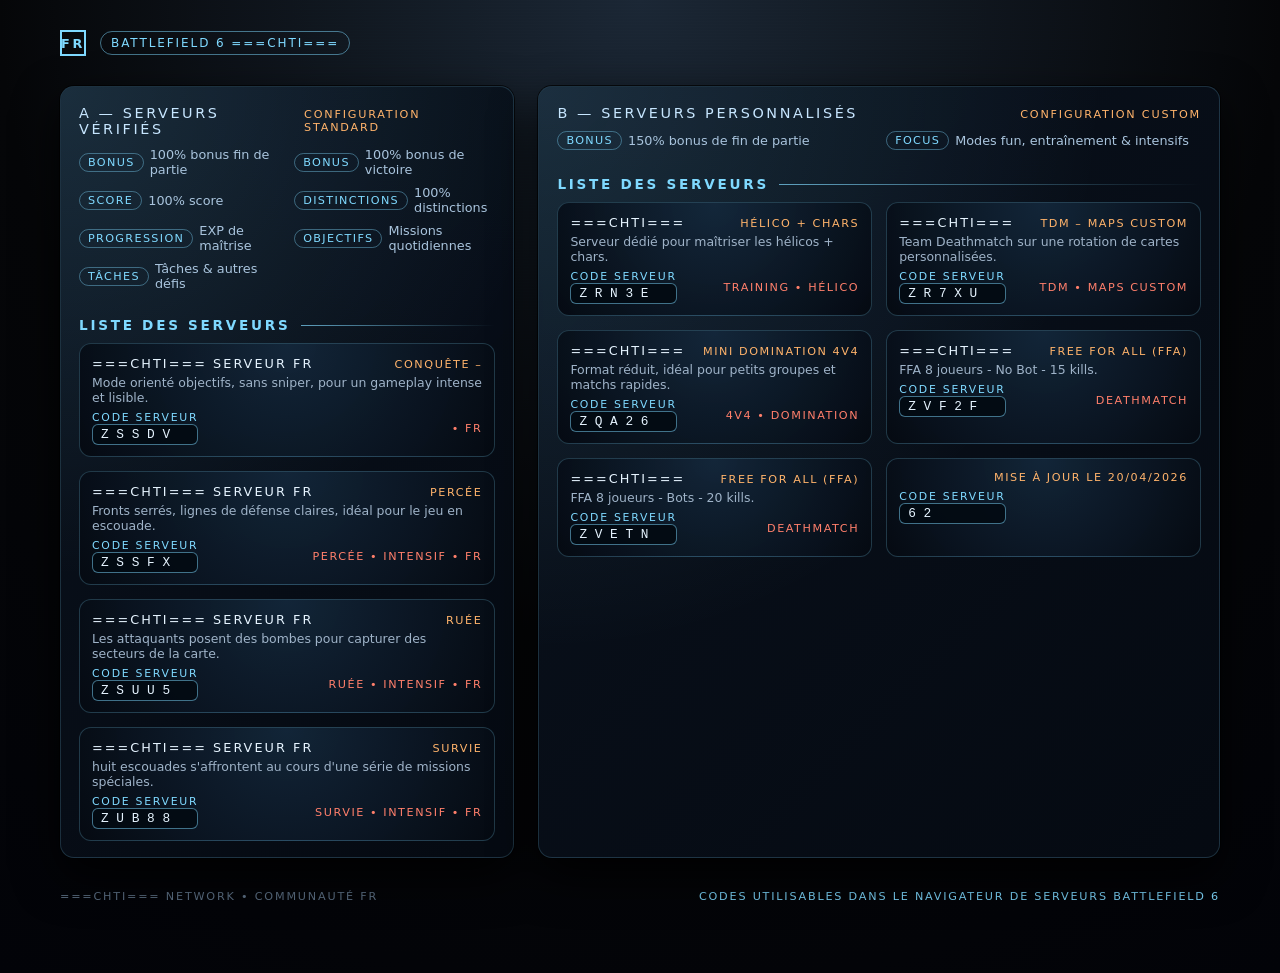
==== index.html @ 9d960e1d "Add files via upload" ====
<!DOCTYPE html>
<html lang="fr">
<head>
    <meta charset="UTF-8">
    <title>===CHTI=== | Serveurs Battlefield 6</title>
    <meta name="viewport" content="width=device-width, initial-scale=1.0">
    <style>
        /* Reset rapide */
        * {
            margin: 0;
            padding: 0;
            box-sizing: border-box;
        }

        body {
            font-family: system-ui, -apple-system, BlinkMacSystemFont, "Segoe UI", sans-serif;
            background: radial-gradient(circle at top, #1b2735 0, #050608 55%, #020308 100%);
            color: #e6f1ff;
            min-height: 100vh;
            display: flex;
            flex-direction: column;
        }

        /* Effet scanline léger */
        body::before {
            content: "";
            position: fixed;
            inset: 0;
            pointer-events: none;
            background: repeating-linear-gradient(
                to bottom,
                rgba(255, 255, 255, 0.03),
                rgba(255, 255, 255, 0.03) 1px,
                transparent 1px,
                transparent 3px
            );
            mix-blend-mode: soft-light;
            opacity: 0.35;
            z-index: 1;
        }

        .page {
            position: relative;
            z-index: 2;
            max-width: 1200px;
            margin: 30px auto;
            padding: 0 20px 40px;
        }

        header {
            display: flex;
            flex-direction: column;
            gap: 10px;
            margin-bottom: 30px;
        }

        .logo-line {
            display: flex;
            align-items: center;
            gap: 14px;
            letter-spacing: 0.18em;
            text-transform: uppercase;
            font-size: 0.9rem;
            color: #7fd9ff;
        }

        .logo-square {
            width: 26px;
            height: 26px;
            border: 2px solid #7fd9ff;
            display: flex;
            align-items: center;
            justify-content: center;
            font-weight: 700;
            font-size: 0.8rem;
        }

        .title-main {
            display: flex;
            flex-wrap: wrap;
            align-items: baseline;
            gap: 14px;
        }

        .title-main h1 {
            font-size: 2.4rem;
            text-transform: uppercase;
            letter-spacing: 0.22em;
            font-weight: 700;
        }

        .title-tag {
            padding: 4px 10px;
            border-radius: 999px;
            border: 1px solid rgba(127, 217, 255, 0.5);
            color: #7fd9ff;
            font-size: 0.75rem;
            text-transform: uppercase;
            letter-spacing: 0.16em;
        }

        .subtitle {
            font-size: 0.95rem;
            color: #9fb3c8;
            max-width: 620px;
        }

        .grid {
            display: grid;
            grid-template-columns: minmax(0, 2fr) minmax(0, 3fr);
            gap: 24px;
        }

        @media (max-width: 900px) {
            .grid {
                grid-template-columns: 1fr;
            }
        }

        /* Bloc infos bonus */
        .panel {
            background: linear-gradient(135deg, rgba(10, 18, 30, 0.95), rgba(5, 10, 18, 0.98));
            border-radius: 14px;
            border: 1px solid rgba(127, 217, 255, 0.18);
            box-shadow:
                0 0 0 1px rgba(0, 0, 0, 0.7),
                0 18px 45px rgba(0, 0, 0, 0.85);
            padding: 18px 18px 16px;
            position: relative;
            overflow: hidden;
        }

        .panel::before {
            content: "";
            position: absolute;
            inset: 0;
            background: radial-gradient(circle at top left, rgba(127, 217, 255, 0.16), transparent 55%);
            opacity: 0.9;
            pointer-events: none;
        }

        .panel-header {
            display: flex;
            justify-content: space-between;
            align-items: baseline;
            margin-bottom: 10px;
            position: relative;
            z-index: 1;
        }

        .panel-title {
            font-size: 0.9rem;
            text-transform: uppercase;
            letter-spacing: 0.18em;
            color: #c7e6ff;
        }

        .panel-tag {
            font-size: 0.7rem;
            text-transform: uppercase;
            letter-spacing: 0.16em;
            color: #ffb36b;
        }

        .bonus-list {
            list-style: none;
            display: grid;
            grid-template-columns: repeat(auto-fit, minmax(180px, 1fr));
            gap: 8px 14px;
            margin-top: 6px;
            position: relative;
            z-index: 1;
        }

        .bonus-item {
            font-size: 0.8rem;
            color: #a9c4dd;
            display: flex;
            align-items: center;
            gap: 6px;
        }

        .bonus-pill {
            font-size: 0.7rem;
            padding: 2px 8px;
            border-radius: 999px;
            border: 1px solid rgba(127, 217, 255, 0.4);
            color: #7fd9ff;
            text-transform: uppercase;
            letter-spacing: 0.12em;
        }

        /* Liste serveurs */
        .section-title {
            margin: 26px 0 10px;
            font-size: 0.85rem;
            text-transform: uppercase;
            letter-spacing: 0.2em;
            color: #7fd9ff;
            display: flex;
            align-items: center;
            gap: 10px;
        }

        .section-title span {
            height: 1px;
            flex: 1;
            background: linear-gradient(to right, rgba(127, 217, 255, 0.7), transparent);
        }

        .server-list {
            display: grid;
            grid-template-columns: repeat(auto-fit, minmax(260px, 1fr));
            gap: 14px;
        }

        .server-card {
            position: relative;
            background: radial-gradient(circle at top, rgba(20, 40, 60, 0.9), rgba(5, 10, 18, 0.98));
            border-radius: 12px;
            border: 1px solid rgba(127, 217, 255, 0.22);
            padding: 12px 12px 11px;
            overflow: hidden;
            cursor: default;
            transition: transform 0.18s ease-out, box-shadow 0.18s ease-out, border-color 0.18s ease-out;
        }

        .server-card::before {
            content: "";
            position: absolute;
            inset: 0;
            background: linear-gradient(135deg, rgba(127, 217, 255, 0.18), transparent 55%);
            opacity: 0;
            transition: opacity 0.2s ease-out;
            pointer-events: none;
        }

        .server-card:hover {
            transform: translateY(-3px);
            box-shadow: 0 16px 40px rgba(0, 0, 0, 0.9);
            border-color: rgba(127, 217, 255, 0.6);
        }

        .server-card:hover::before {
            opacity: 1;
        }

        .server-topline {
            display: flex;
            justify-content: space-between;
            align-items: baseline;
            gap: 8px;
            margin-bottom: 4px;
        }

        .server-name {
            font-size: 0.8rem;
            text-transform: uppercase;
            letter-spacing: 0.16em;
            color: #e6f4ff;
        }

        .server-mode {
            font-size: 0.7rem;
            text-transform: uppercase;
            letter-spacing: 0.14em;
            color: #ffb36b;
            white-space: nowrap;
        }

        .server-sub {
            font-size: 0.78rem;
            color: #9fb3c8;
            margin-bottom: 6px;
        }

        .server-meta {
            display: flex;
            justify-content: space-between;
            align-items: center;
            gap: 8px;
            font-size: 0.72rem;
            color: #a9c4dd;
        }

        .server-code-label {
            text-transform: uppercase;
            letter-spacing: 0.16em;
            font-size: 0.68rem;
            color: #7fd9ff;
        }

        .server-code {
            font-family: "Consolas", "SF Mono", ui-monospace, monospace;
            font-size: 0.8rem;
            padding: 2px 8px;
            border-radius: 6px;
            border: 1px solid rgba(127, 217, 255, 0.5);
            background: rgba(3, 10, 18, 0.9);
            color: #e6f4ff;
        }

        .server-tagline {
            font-size: 0.7rem;
            text-transform: uppercase;
            letter-spacing: 0.14em;
            color: #ff7f6b;
        }

        footer {
            margin-top: 32px;
            font-size: 0.7rem;
            text-transform: uppercase;
            letter-spacing: 0.16em;
            color: #5f7388;
            display: flex;
            justify-content: space-between;
            gap: 10px;
            flex-wrap: wrap;
        }

        .footer-accent {
            color: #7fd9ff;
        }
    </style>
</head>
<body>
<div class="page">
    <header>
        <div class="logo-line">
        <div class="logo-square">FR</div>
        <div class="title-main">
        <div class="title-tag">Battlefield 6            ===CHTI=== </div>
        </div>
    </header>

    <div class="grid">
        <!-- Bloc A : Serveurs vérifiés -->
        <section class="panel">
            <div class="panel-header">
                <div class="panel-title">A — Serveurs vérifiés</div>
                <div class="panel-tag">Configuration standard</div>
            </div>
            <ul class="bonus-list">
                <li class="bonus-item">
                    <span class="bonus-pill">Bonus</span>
                    <span>100% bonus fin de partie</span>
                </li>
                <li class="bonus-item">
                    <span class="bonus-pill">Bonus</span>
                    <span>100% bonus de victoire</span>
                </li>
                <li class="bonus-item">
                    <span class="bonus-pill">Score</span>
                    <span>100% score</span>
                </li>
                <li class="bonus-item">
                    <span class="bonus-pill">Distinctions</span>
                    <span>100% distinctions</span>
                </li>
                <li class="bonus-item">
                    <span class="bonus-pill">Progression</span>
                    <span>EXP de maîtrise</span>
                </li>
                <li class="bonus-item">
                    <span class="bonus-pill">Objectifs</span>
                    <span>Missions quotidiennes</span>
                </li>
                <li class="bonus-item">
                    <span class="bonus-pill">Tâches</span>
                    <span>Tâches & autres défis</span>
                </li>
            </ul>

            <h2 class="section-title">
                <div>Liste des serveurs</div>
                <span></span>
            </h2>

            <div class="server-list">
                <!-- Serveur 1 -->
                <article class="server-card">
                    <div class="server-topline">
                        <div class="server-name">===CHTI=== Serveur FR</div>
                        <div class="server-mode">Conquête – </div>
                    </div>
                    <div class="server-sub">Mode orienté objectifs, sans sniper, pour un gameplay intense et lisible.</div>
                    <div class="server-meta">
                        <div>
                            <div class="server-code-label">Code serveur</div>
                            <div class="server-code">Z S S D V</div>
                        </div>
                        <div class="server-tagline">• FR</div>
                    </div>
                </article>

                <!-- Serveur 2 -->
                <article class="server-card">
                    <div class="server-topline">
                        <div class="server-name">===CHTI=== Serveur FR</div>
                        <div class="server-mode">Percée</div>
                    </div>
                    <div class="server-sub">Fronts serrés, lignes de défense claires, idéal pour le jeu en escouade.</div>
                    <div class="server-meta">
                        <div>
                            <div class="server-code-label">Code serveur</div>
                            <div class="server-code">Z S S F X</div>
                        </div>
                        <div class="server-tagline">Percée • Intensif • FR</div>
                    </div>
                </article>
                
                <!-- Serveur 3 -->
                <article class="server-card">
                    <div class="server-topline">
                        <div class="server-name">===CHTI=== Serveur FR</div>
                        <div class="server-mode">Ruée</div>
                    </div>
                    <div class="server-sub">Les attaquants posent des bombes pour capturer des secteurs de la carte.</div>
                    <div class="server-meta">
                        <div>
                            <div class="server-code-label">Code serveur</div>
                            <div class="server-code">Z S U U 5</div>
                        </div>
                        <div class="server-tagline">Ruée • Intensif • FR</div>
                    </div>
                </article>
                
                <!-- Serveur 4 -->
                <article class="server-card">
                    <div class="server-topline">
                        <div class="server-name">===CHTI=== Serveur FR</div>
                        <div class="server-mode">SURVIE</div>
                    </div>
                    <div class="server-sub">huit escouades s'affrontent au cours d'une série de missions spéciales.</div>
                    <div class="server-meta">
                        <div>
                            <div class="server-code-label">Code serveur</div>
                            <div class="server-code">Z U B 8 8</div>
                        </div>
                        <div class="server-tagline">Survie • Intensif • FR</div>
                    </div>
                </article>
 
        </section>

        <!-- Bloc B : Serveurs personnalisés -->
        <section class="panel">
            <div class="panel-header">
                <div class="panel-title">B — Serveurs personnalisés</div>
                <div class="panel-tag">Configuration custom</div>
            </div>
            <ul class="bonus-list">
                <li class="bonus-item">
                    <span class="bonus-pill">Bonus</span>
                    <span>150% bonus de fin de partie</span>
                </li>
                <li class="bonus-item">
                    <span class="bonus-pill">Focus</span>
                    <span>Modes fun, entraînement & intensifs</span>
                </li>
            </ul>

            <h2 class="section-title">
                <div>Liste des serveurs</div>
                <span></span>
            </h2>

            <div class="server-list">
                <!-- Serveur B1 -->
                <article class="server-card">
                    <div class="server-topline">
                        <div class="server-name">===CHTI===</div>
                        <div class="server-mode"> Hélico + Chars</div>
                    </div>
                    <div class="server-sub">Serveur dédié pour maîtriser les hélicos + chars.</div>
                    <div class="server-meta">
                        <div>
                            <div class="server-code-label">Code serveur</div>
                            <div class="server-code">Z R N 3 E</div>
                        </div>
                        <div class="server-tagline">Training • Hélico</div>
                    </div>
                </article>

                <!-- Serveur B2 -->
                <article class="server-card">
                    <div class="server-topline">
                        <div class="server-name">===CHTI===</div>
                        <div class="server-mode">TDM – Maps custom</div>
                    </div>
                    <div class="server-sub">Team Deathmatch sur une rotation de cartes personnalisées.</div>
                    <div class="server-meta">
                        <div>
                            <div class="server-code-label">Code serveur</div>
                            <div class="server-code">Z R 7 X U</div>
                        </div>
                        <div class="server-tagline">TDM • Maps custom</div>
                    </div>
                </article>

                <!-- Serveur B3 -->
                <article class="server-card">
                    <div class="server-topline">
                        <div class="server-name">===CHTI===</div>
                        <div class="server-mode">Mini Domination 4v4</div>
                    </div>
                    <div class="server-sub">Format réduit, idéal pour petits groupes et matchs rapides.</div>
                    <div class="server-meta">
                        <div>
                            <div class="server-code-label">Code serveur</div>
                            <div class="server-code">Z Q A 2 6</div>
                        </div>
                        <div class="server-tagline">4v4 • Domination</div>
                    </div>
                </article>
                
                
                <!-- Serveur B3 -->
                <article class="server-card">
                    <div class="server-topline">
                        <div class="server-name">===CHTI===</div>
                        <div class="server-mode">Free For All (FFA) </div>
                    </div>
                    <div class="server-sub">FFA 8 joueurs - No Bot - 15 kills.</div>
                    <div class="server-meta">
                        <div>
                            <div class="server-code-label">Code serveur</div>
                            <div class="server-code">Z V F 2 F</div>
                        </div>
                        <div class="server-tagline">Deathmatch</div>
                    </div>
                </article>
                
                <!-- Serveur B4 -->
                <article class="server-card">
                    <div class="server-topline">
                        <div class="server-name">===CHTI===</div>
                        <div class="server-mode">Free For All (FFA) </div>
                    </div>
                    <div class="server-sub">FFA 8 joueurs - Bots - 20 kills.</div>
                    <div class="server-meta">
                        <div>
                            <div class="server-code-label">Code serveur</div>
                            <div class="server-code">Z V E T N</div>
                        </div>
                        <div class="server-tagline">Deathmatch</div>
                    </div>
                </article>
                
                <!-- Information -->
                <article class="server-card">
                    <div class="server-topline">
                        <div class="server-name"></div>
                        <div class="server-mode">Mise à jour le 20/04/2026</div>
                    </div>
                    <div class="server-sub"></div>
                    <div class="server-meta">
                        <div>
                            <div class="server-code-label">Code serveur</div>
                            <div class="server-code">   6 2</div>
                        </div>
                        <div class="server-tagline"></div>
                    </div>
                </article>
            </div>
        </section>
    </div>

    <footer>
        <div>===CHTI=== NETWORK • Communauté FR</div>
        <div class="footer-accent">Codes utilisables dans le navigateur de serveurs Battlefield 6</div>
    </footer>
</div>
</body>
</html>
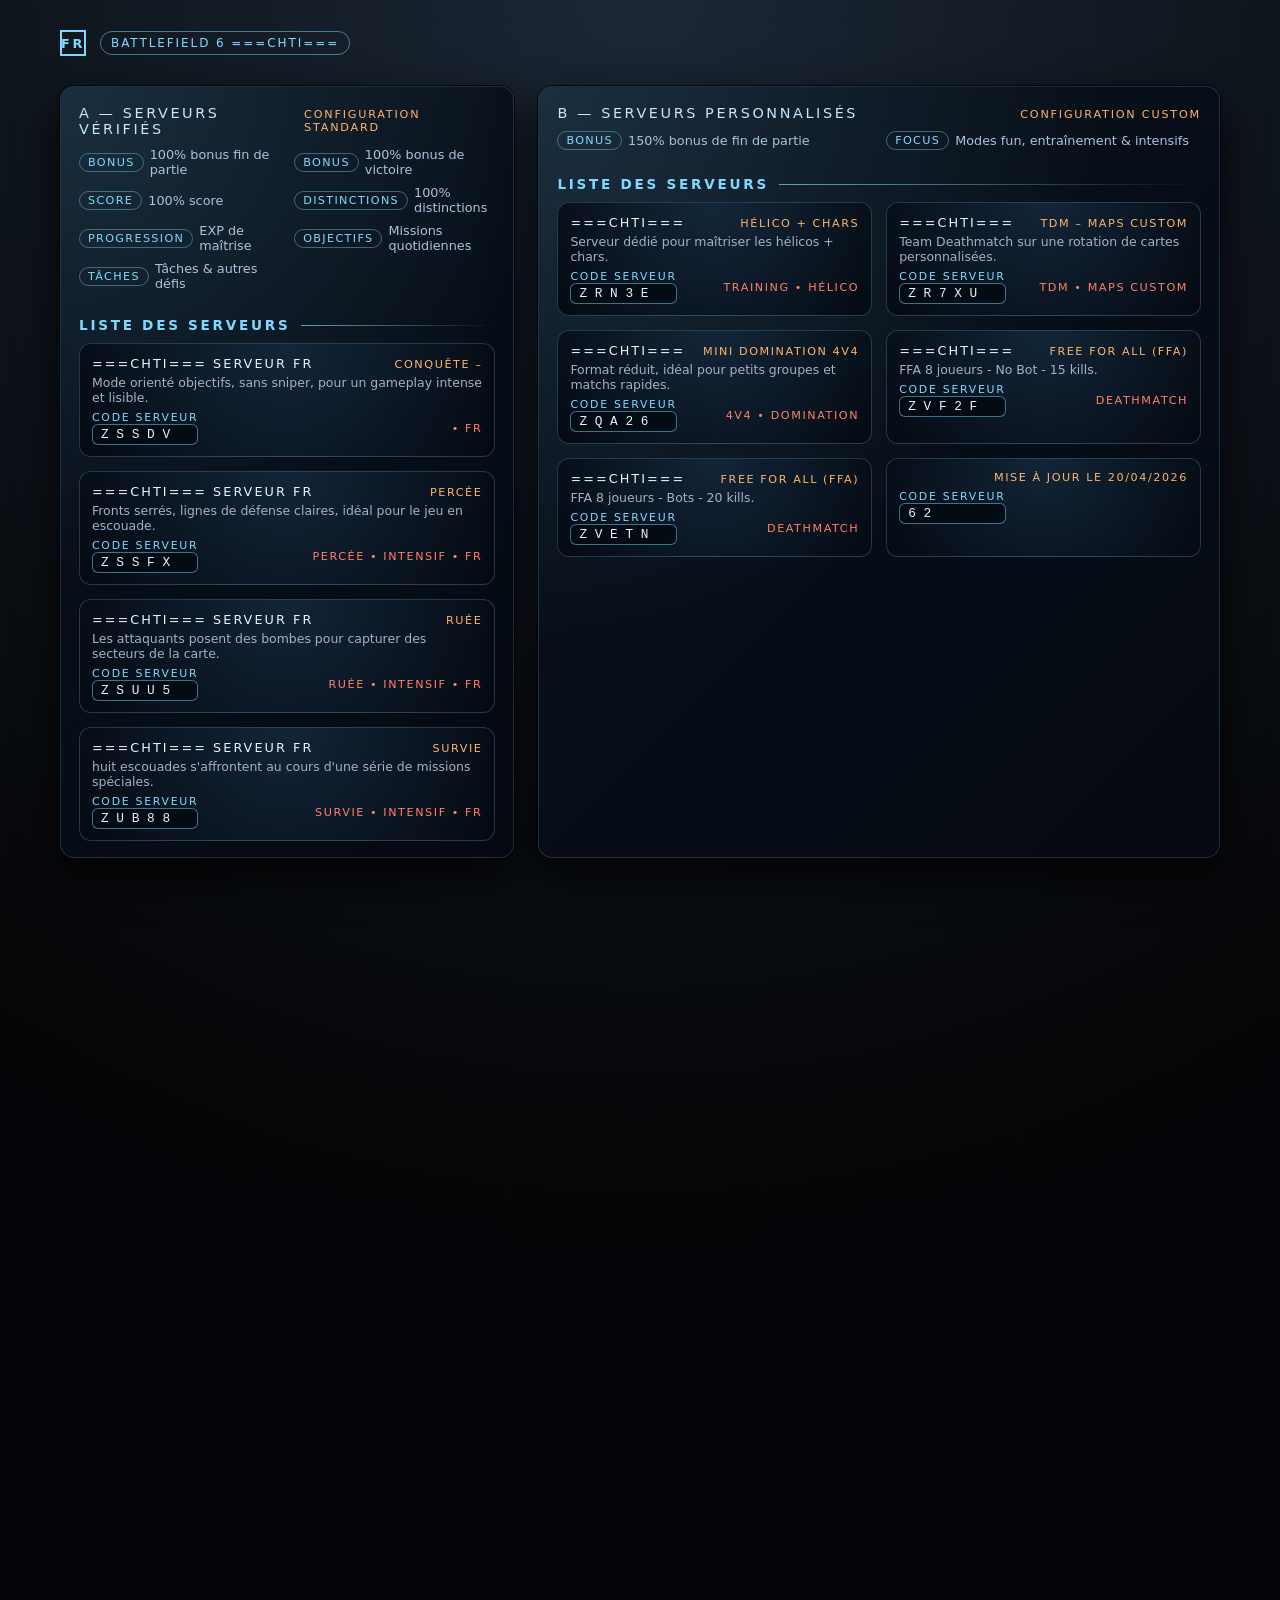
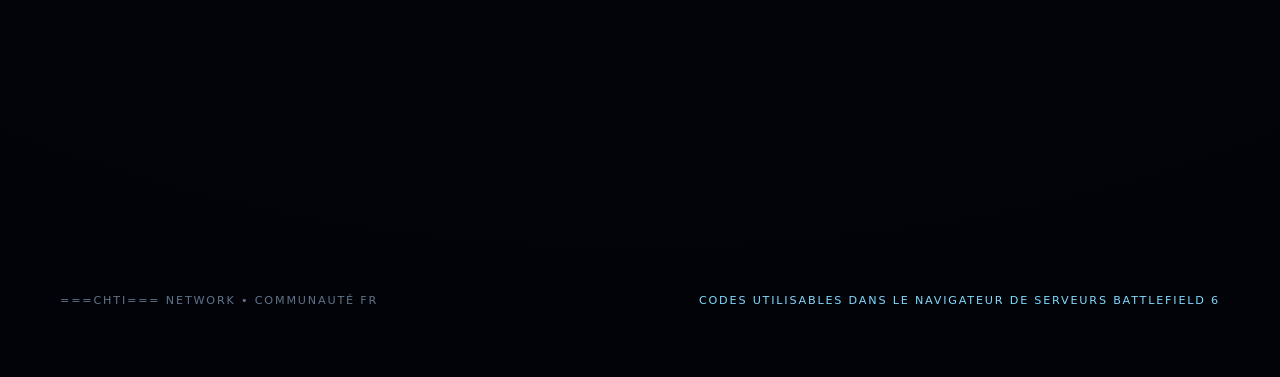
==== commit b81a23a8: "Add files via upload" ====
--- a/index.html
+++ b/index.html
@@ -566,6 +566,9 @@
             </div>
         </section>
     </div>
+    </>
+    <center>
+    <iframe src="https://discordapp.com/widget?id=257955516574203905&theme=dark" width="700" height="1000" allowtransparency="true" frameborder="0"></iframe>
 
     <footer>
         <div>===CHTI=== NETWORK • Communauté FR</div>
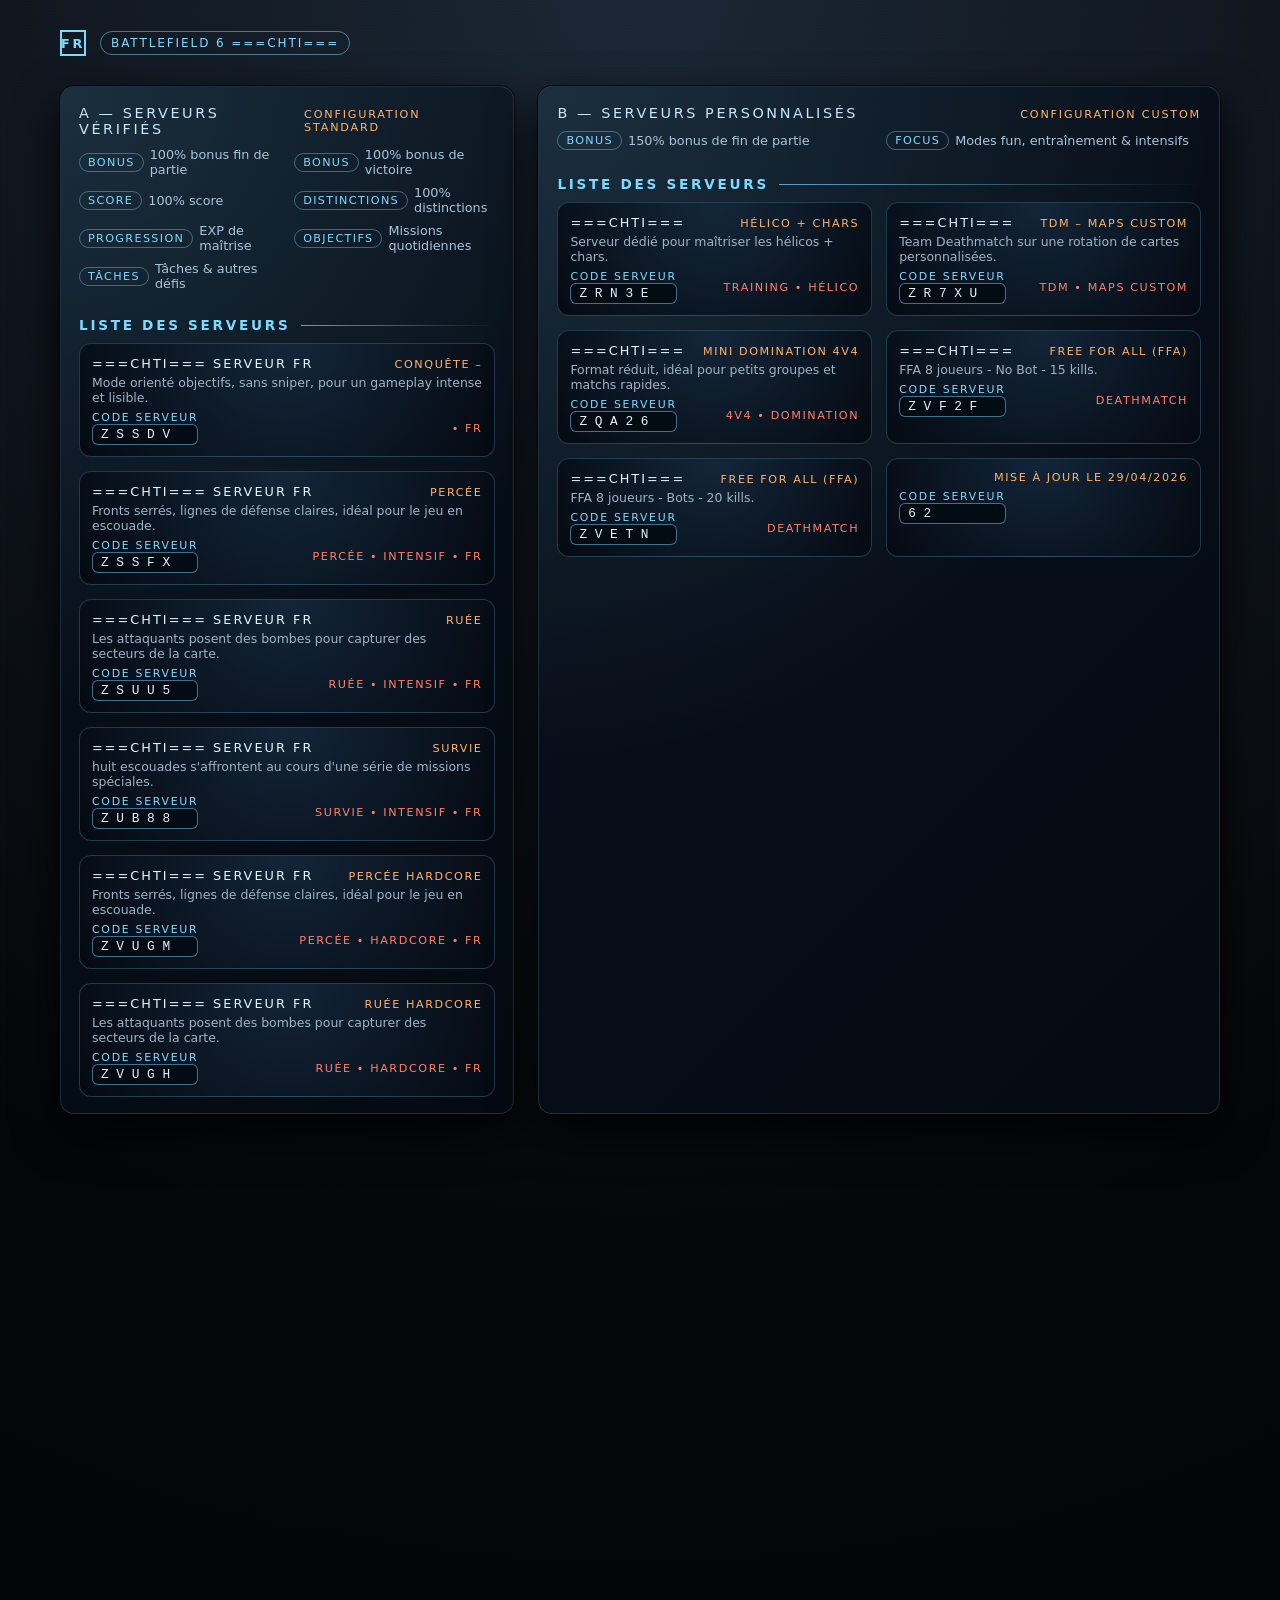
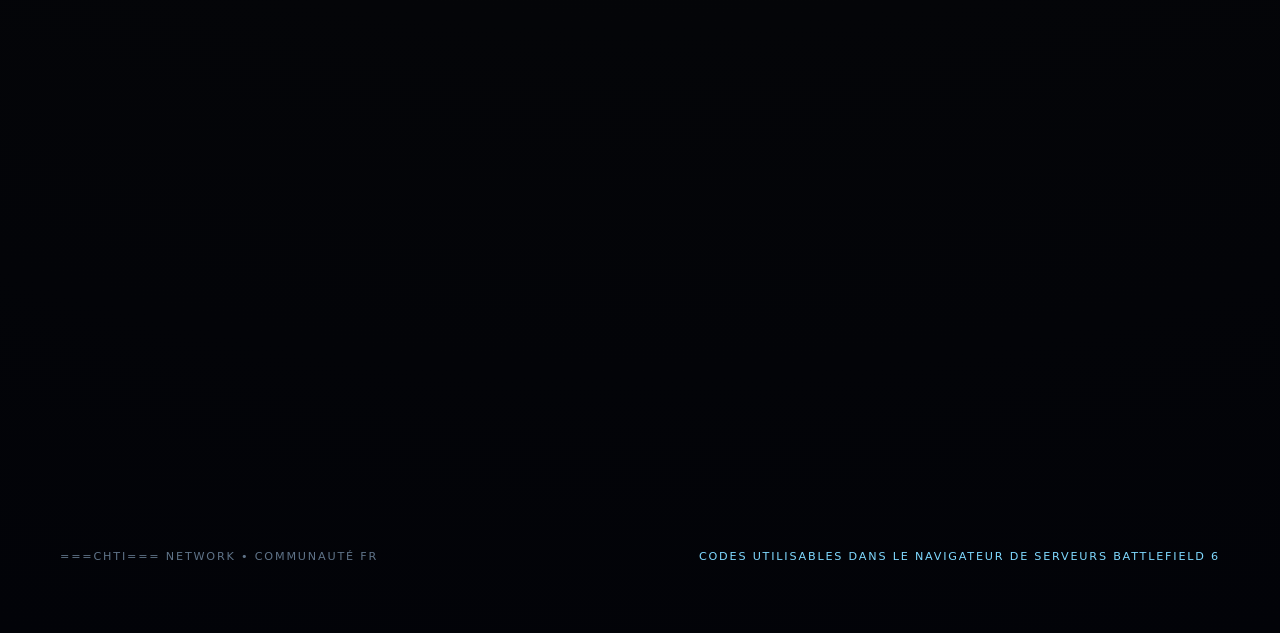
==== commit 68abf24b: "Add files via upload" ====
--- a/index.html
+++ b/index.html
@@ -441,6 +441,38 @@
                         <div class="server-tagline">Survie • Intensif • FR</div>
                     </div>
                 </article>
+                
+                <!-- Serveur 5 -->
+                <article class="server-card">
+                    <div class="server-topline">
+                        <div class="server-name">===CHTI=== Serveur FR</div>
+                        <div class="server-mode">Percée HARDCORE</div>
+                    </div>
+                    <div class="server-sub">Fronts serrés, lignes de défense claires, idéal pour le jeu en escouade.</div>
+                    <div class="server-meta">
+                        <div>
+                            <div class="server-code-label">Code serveur</div>
+                            <div class="server-code">Z V U G M</div>
+                        </div>
+                        <div class="server-tagline">Percée • HARDCORE • FR</div>
+                    </div>
+                </article>
+                
+                <!-- Serveur 6 -->
+                <article class="server-card">
+                    <div class="server-topline">
+                        <div class="server-name">===CHTI=== Serveur FR</div>
+                        <div class="server-mode">Ruée HARDCORE</div>
+                    </div>
+                    <div class="server-sub">Les attaquants posent des bombes pour capturer des secteurs de la carte.</div>
+                    <div class="server-meta">
+                        <div>
+                            <div class="server-code-label">Code serveur</div>
+                            <div class="server-code">Z V U G H</div>
+                        </div>
+                        <div class="server-tagline">Ruée • HARDCORE • FR</div>
+                    </div>
+                </article>
  
         </section>
 
@@ -552,7 +584,7 @@
                 <article class="server-card">
                     <div class="server-topline">
                         <div class="server-name"></div>
-                        <div class="server-mode">Mise à jour le 20/04/2026</div>
+                        <div class="server-mode">Mise à jour le 29/04/2026</div>
                     </div>
                     <div class="server-sub"></div>
                     <div class="server-meta">
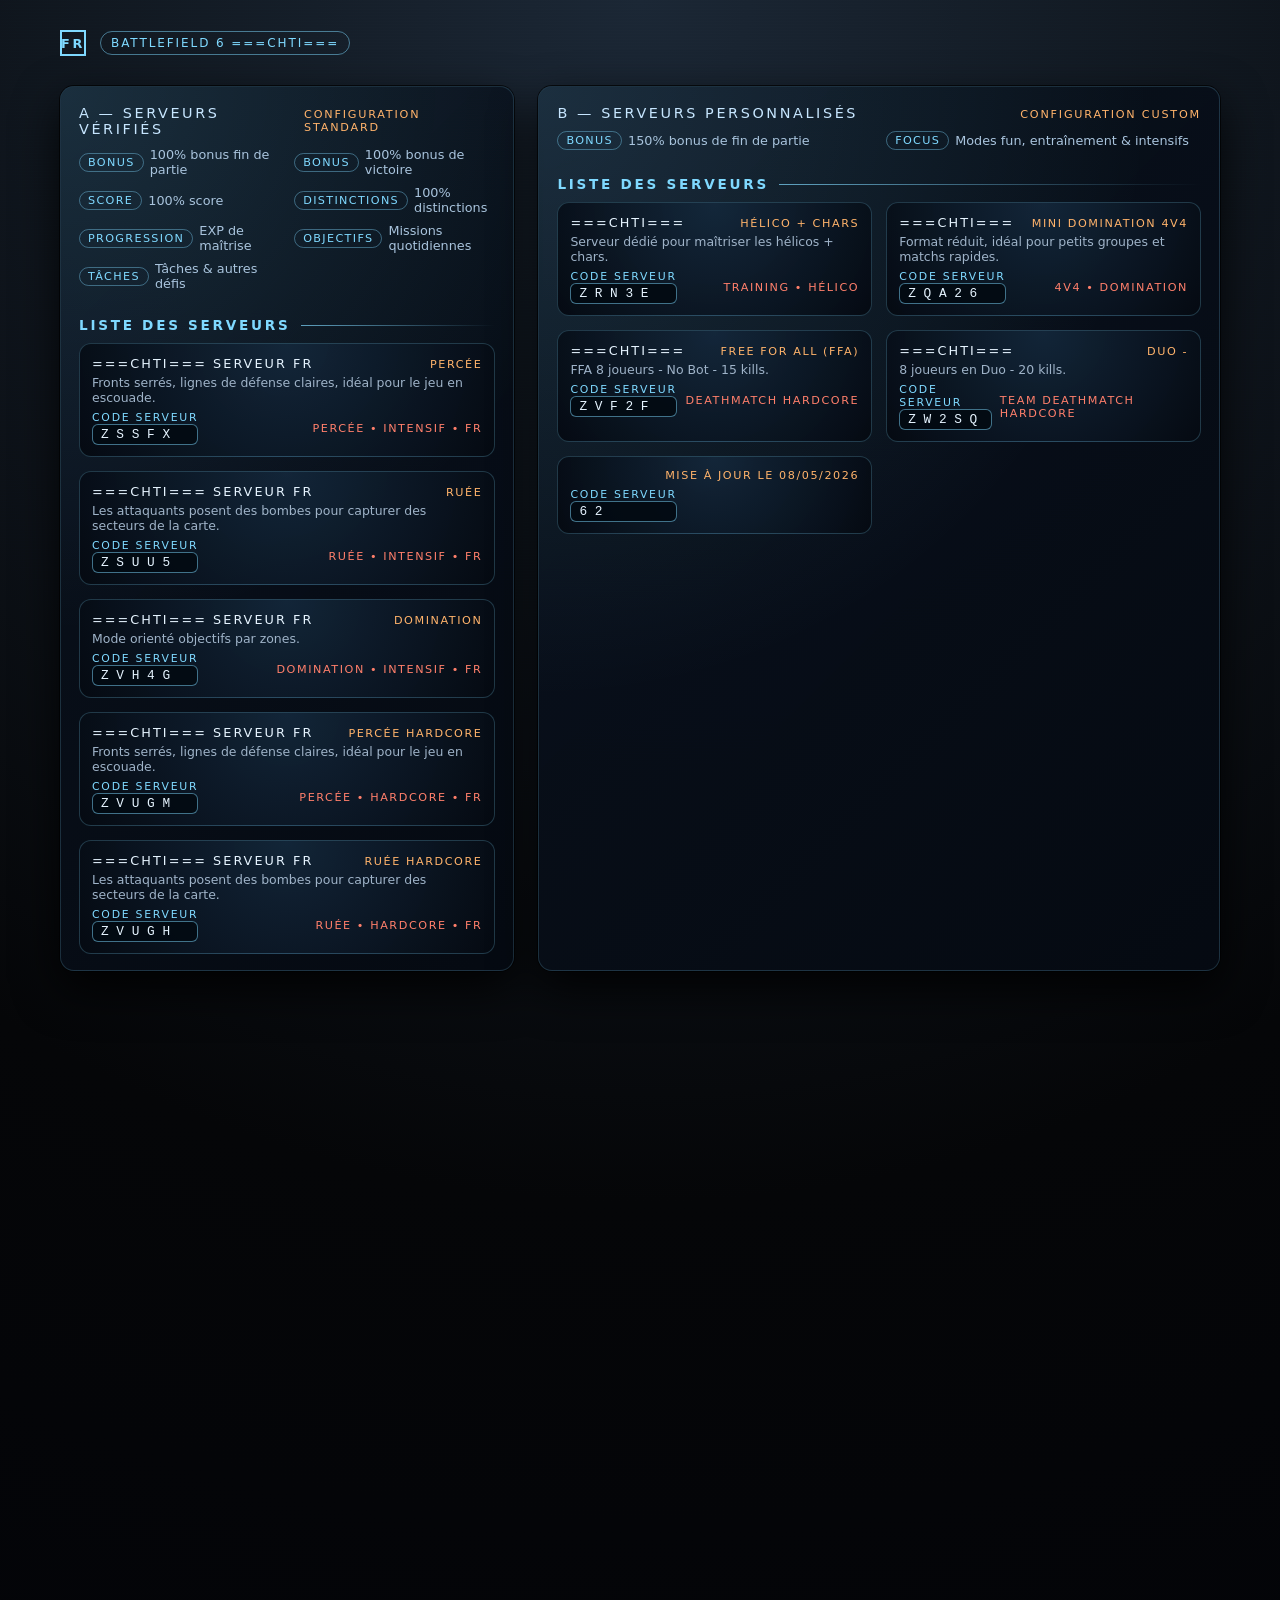
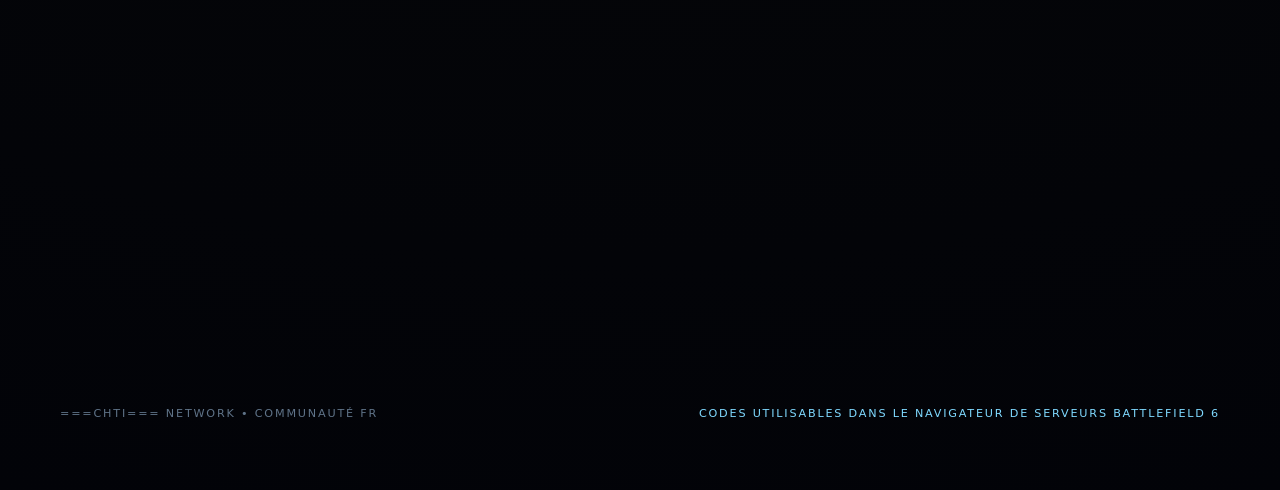
==== commit 4dc91527: "Add files via upload" ====
--- a/index.html
+++ b/index.html
@@ -378,23 +378,8 @@
             </h2>
 
             <div class="server-list">
+
                 <!-- Serveur 1 -->
-                <article class="server-card">
-                    <div class="server-topline">
-                        <div class="server-name">===CHTI=== Serveur FR</div>
-                        <div class="server-mode">Conquête – </div>
-                    </div>
-                    <div class="server-sub">Mode orienté objectifs, sans sniper, pour un gameplay intense et lisible.</div>
-                    <div class="server-meta">
-                        <div>
-                            <div class="server-code-label">Code serveur</div>
-                            <div class="server-code">Z S S D V</div>
-                        </div>
-                        <div class="server-tagline">• FR</div>
-                    </div>
-                </article>
-
-                <!-- Serveur 2 -->
                 <article class="server-card">
                     <div class="server-topline">
                         <div class="server-name">===CHTI=== Serveur FR</div>
@@ -410,7 +395,7 @@
                     </div>
                 </article>
                 
-                <!-- Serveur 3 -->
+                <!-- Serveur 2 -->
                 <article class="server-card">
                     <div class="server-topline">
                         <div class="server-name">===CHTI=== Serveur FR</div>
@@ -426,23 +411,23 @@
                     </div>
                 </article>
                 
+                <!-- Serveur 3 -->
+                <article class="server-card">
+                    <div class="server-topline">
+                        <div class="server-name">===CHTI=== Serveur FR</div>
+                        <div class="server-mode">Domination</div>
+                    </div>
+                    <div class="server-sub">Mode orienté objectifs par zones.</div>
+                    <div class="server-meta">
+                        <div>
+                            <div class="server-code-label">Code serveur</div>
+                            <div class="server-code">Z V H 4 G</div>
+                        </div>
+                        <div class="server-tagline">Domination • Intensif • FR</div>
+                    </div>
+                </article>
+                
                 <!-- Serveur 4 -->
-                <article class="server-card">
-                    <div class="server-topline">
-                        <div class="server-name">===CHTI=== Serveur FR</div>
-                        <div class="server-mode">SURVIE</div>
-                    </div>
-                    <div class="server-sub">huit escouades s'affrontent au cours d'une série de missions spéciales.</div>
-                    <div class="server-meta">
-                        <div>
-                            <div class="server-code-label">Code serveur</div>
-                            <div class="server-code">Z U B 8 8</div>
-                        </div>
-                        <div class="server-tagline">Survie • Intensif • FR</div>
-                    </div>
-                </article>
-                
-                <!-- Serveur 5 -->
                 <article class="server-card">
                     <div class="server-topline">
                         <div class="server-name">===CHTI=== Serveur FR</div>
@@ -458,7 +443,7 @@
                     </div>
                 </article>
                 
-                <!-- Serveur 6 -->
+                <!-- Serveur 5 -->
                 <article class="server-card">
                     <div class="server-topline">
                         <div class="server-name">===CHTI=== Serveur FR</div>
@@ -519,22 +504,6 @@
                 <article class="server-card">
                     <div class="server-topline">
                         <div class="server-name">===CHTI===</div>
-                        <div class="server-mode">TDM – Maps custom</div>
-                    </div>
-                    <div class="server-sub">Team Deathmatch sur une rotation de cartes personnalisées.</div>
-                    <div class="server-meta">
-                        <div>
-                            <div class="server-code-label">Code serveur</div>
-                            <div class="server-code">Z R 7 X U</div>
-                        </div>
-                        <div class="server-tagline">TDM • Maps custom</div>
-                    </div>
-                </article>
-
-                <!-- Serveur B3 -->
-                <article class="server-card">
-                    <div class="server-topline">
-                        <div class="server-name">===CHTI===</div>
                         <div class="server-mode">Mini Domination 4v4</div>
                     </div>
                     <div class="server-sub">Format réduit, idéal pour petits groupes et matchs rapides.</div>
@@ -560,7 +529,7 @@
                             <div class="server-code-label">Code serveur</div>
                             <div class="server-code">Z V F 2 F</div>
                         </div>
-                        <div class="server-tagline">Deathmatch</div>
+                        <div class="server-tagline">Deathmatch HARDCORE</div>
                     </div>
                 </article>
                 
@@ -568,23 +537,24 @@
                 <article class="server-card">
                     <div class="server-topline">
                         <div class="server-name">===CHTI===</div>
-                        <div class="server-mode">Free For All (FFA) </div>
-                    </div>
-                    <div class="server-sub">FFA 8 joueurs - Bots - 20 kills.</div>
-                    <div class="server-meta">
-                        <div>
-                            <div class="server-code-label">Code serveur</div>
-                            <div class="server-code">Z V E T N</div>
-                        </div>
-                        <div class="server-tagline">Deathmatch</div>
-                    </div>
-                </article>
+                        <div class="server-mode">Duo - </div>
+                    </div>
+                    <div class="server-sub">8 joueurs en Duo - 20 kills.</div>
+                    <div class="server-meta">
+                        <div>
+                            <div class="server-code-label">Code serveur</div>
+                            <div class="server-code">Z W 2 S Q</div>
+                        </div>
+                        <div class="server-tagline">Team Deathmatch HARDCORE</div>
+                    </div>
+                </article>
+                
                 
                 <!-- Information -->
                 <article class="server-card">
                     <div class="server-topline">
                         <div class="server-name"></div>
-                        <div class="server-mode">Mise à jour le 29/04/2026</div>
+                        <div class="server-mode">Mise à jour le 08/05/2026</div>
                     </div>
                     <div class="server-sub"></div>
                     <div class="server-meta">
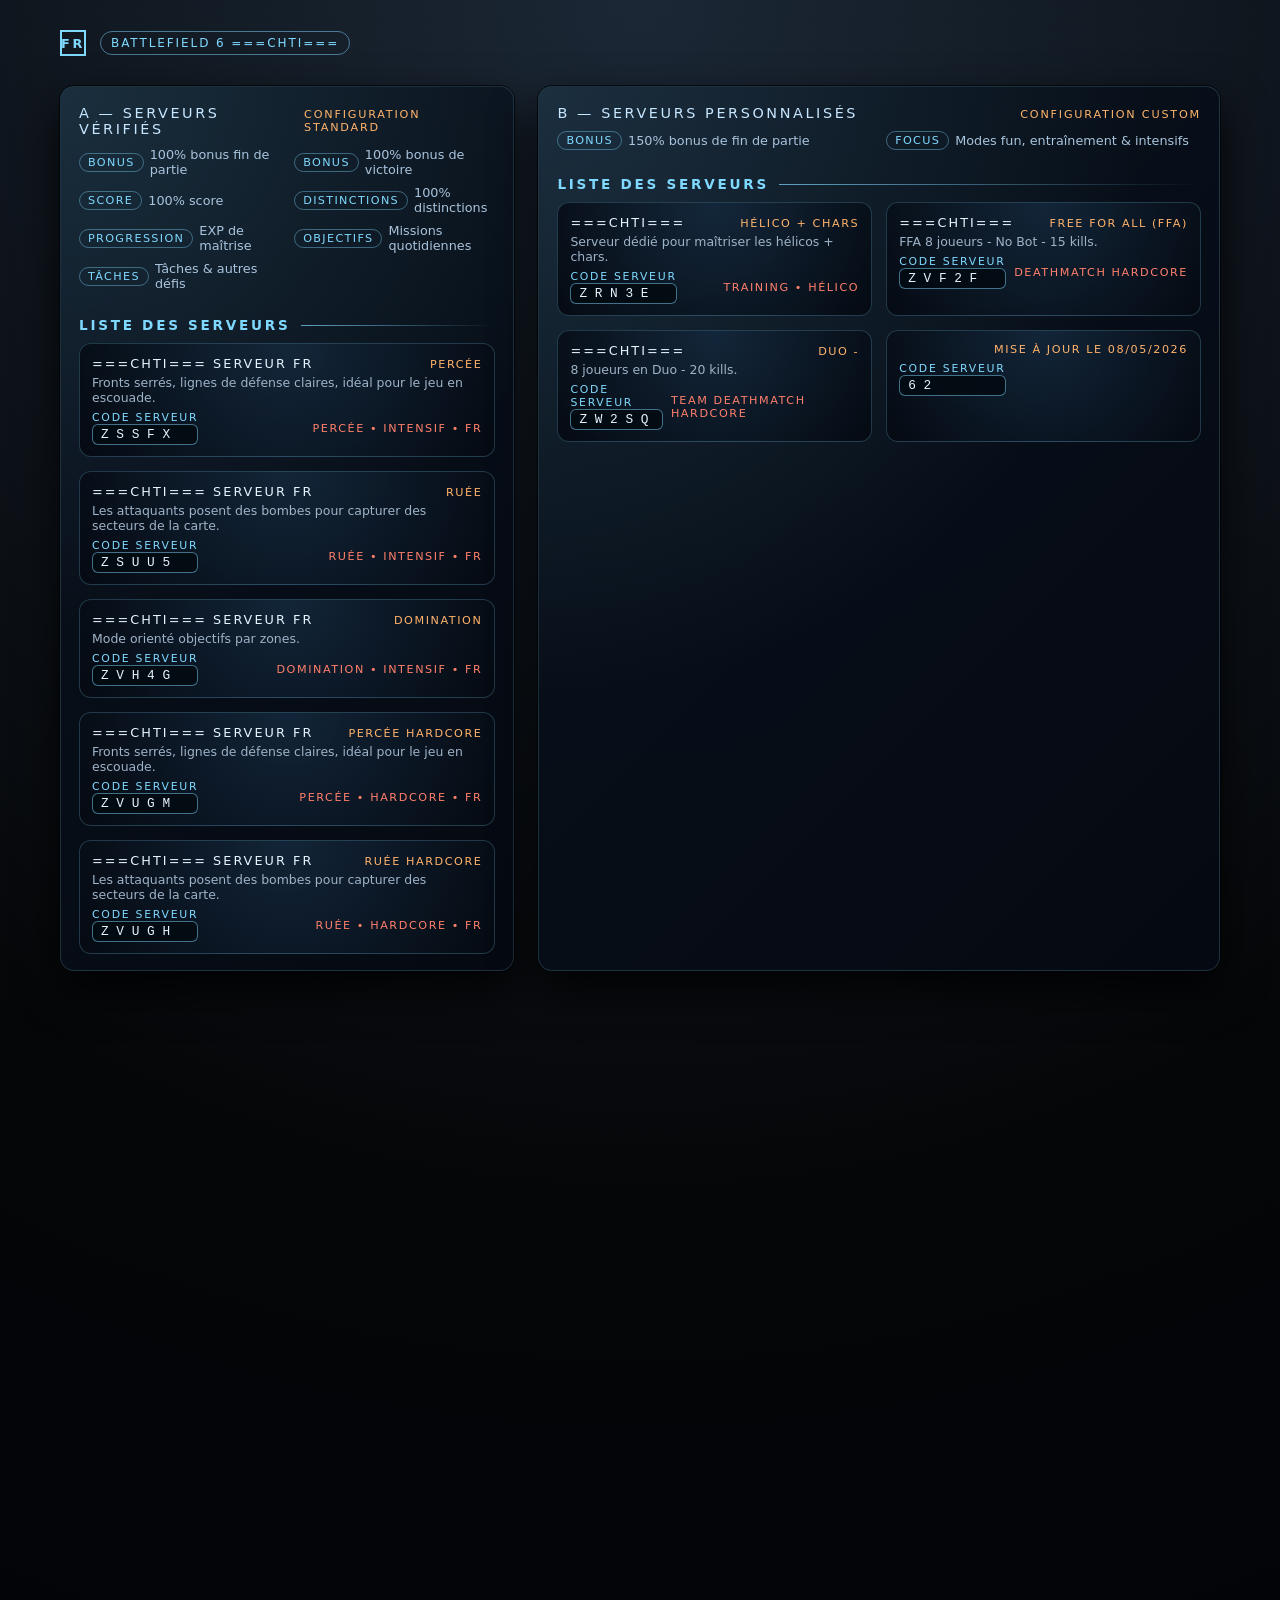
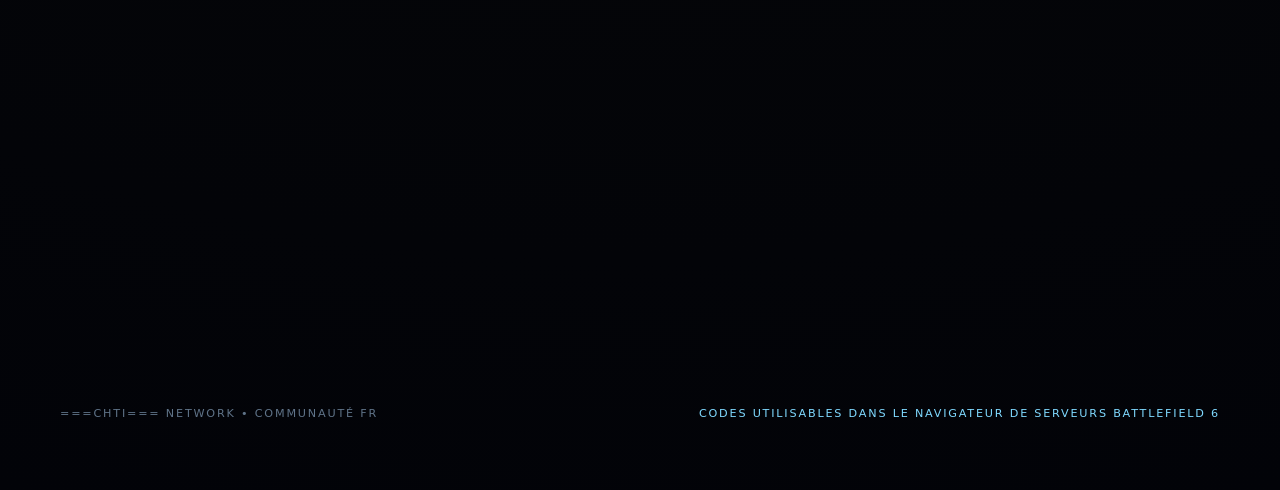
==== commit 255f1ed6: "Add files via upload" ====
--- a/index.html
+++ b/index.html
@@ -499,25 +499,8 @@
                         <div class="server-tagline">Training • Hélico</div>
                     </div>
                 </article>
-
+   
                 <!-- Serveur B2 -->
-                <article class="server-card">
-                    <div class="server-topline">
-                        <div class="server-name">===CHTI===</div>
-                        <div class="server-mode">Mini Domination 4v4</div>
-                    </div>
-                    <div class="server-sub">Format réduit, idéal pour petits groupes et matchs rapides.</div>
-                    <div class="server-meta">
-                        <div>
-                            <div class="server-code-label">Code serveur</div>
-                            <div class="server-code">Z Q A 2 6</div>
-                        </div>
-                        <div class="server-tagline">4v4 • Domination</div>
-                    </div>
-                </article>
-                
-                
-                <!-- Serveur B3 -->
                 <article class="server-card">
                     <div class="server-topline">
                         <div class="server-name">===CHTI===</div>
@@ -533,7 +516,7 @@
                     </div>
                 </article>
                 
-                <!-- Serveur B4 -->
+                <!-- Serveur B3 -->
                 <article class="server-card">
                     <div class="server-topline">
                         <div class="server-name">===CHTI===</div>
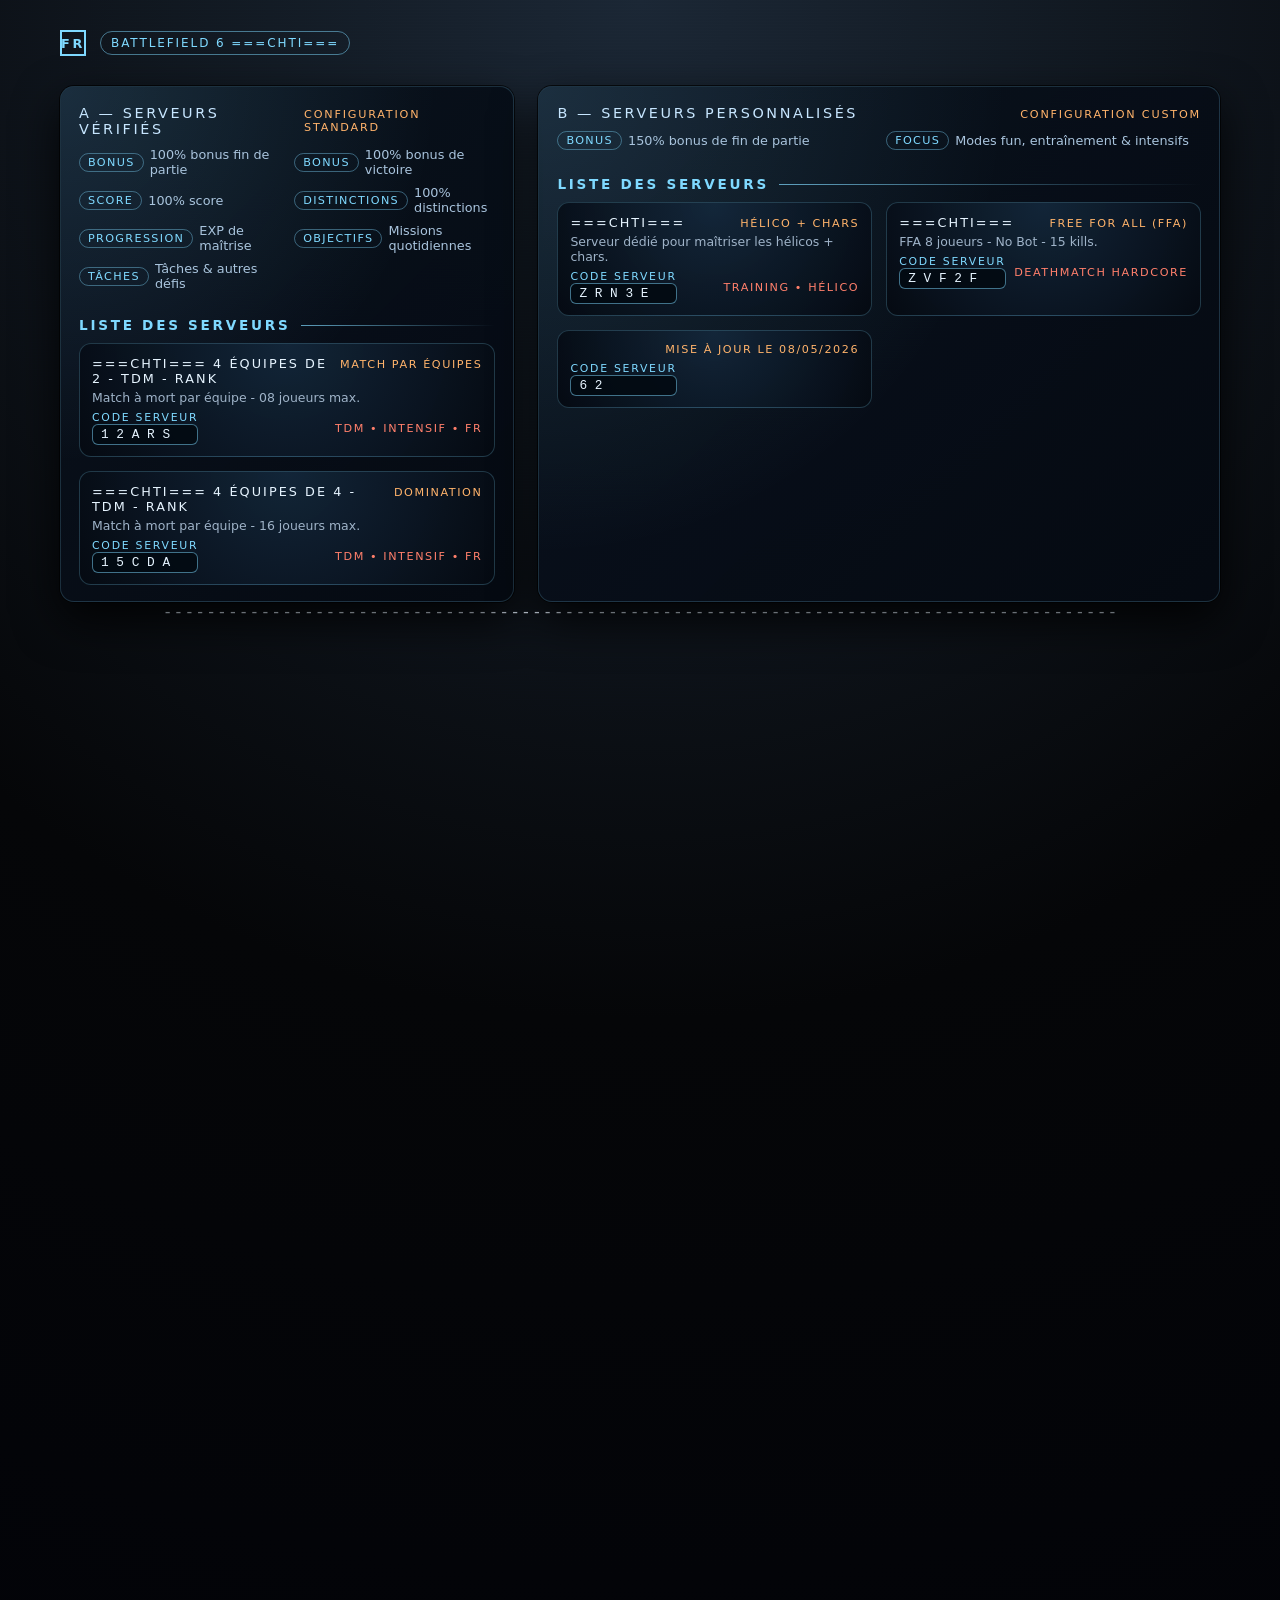
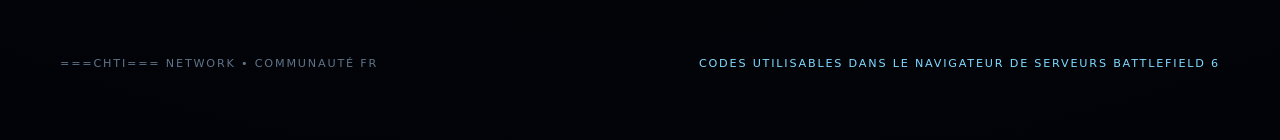
==== commit 40b9c936: "Add files via upload" ====
--- a/index.html
+++ b/index.html
@@ -379,86 +379,40 @@
 
             <div class="server-list">
 
+                             
                 <!-- Serveur 1 -->
                 <article class="server-card">
                     <div class="server-topline">
-                        <div class="server-name">===CHTI=== Serveur FR</div>
-                        <div class="server-mode">Percée</div>
-                    </div>
-                    <div class="server-sub">Fronts serrés, lignes de défense claires, idéal pour le jeu en escouade.</div>
+                        <div class="server-name">===CHTI=== 4 équipes de 2 - TDM - RANK</div>
+                        <div class="server-mode">Match par équipes</div>
+                    </div>
+                    <div class="server-sub">Match à mort par équipe - 08 joueurs max.</div>
                     <div class="server-meta">
                         <div>
                             <div class="server-code-label">Code serveur</div>
-                            <div class="server-code">Z S S F X</div>
+                            <div class="server-code">1 2 A R S </div>
                         </div>
-                        <div class="server-tagline">Percée • Intensif • FR</div>
+                        <div class="server-tagline">TDM • Intensif • FR</div>
                     </div>
                 </article>
                 
                 <!-- Serveur 2 -->
                 <article class="server-card">
                     <div class="server-topline">
-                        <div class="server-name">===CHTI=== Serveur FR</div>
-                        <div class="server-mode">Ruée</div>
-                    </div>
-                    <div class="server-sub">Les attaquants posent des bombes pour capturer des secteurs de la carte.</div>
+                        <div class="server-name">===CHTI===  4 équipes de 4 - TDM - RANK</div>
+                        <div class="server-mode">Domination</div>
+                    </div>
+                    <div class="server-sub">Match à mort par équipe - 16 joueurs max.</div>
                     <div class="server-meta">
                         <div>
                             <div class="server-code-label">Code serveur</div>
-                            <div class="server-code">Z S U U 5</div>
+                            <div class="server-code">1 5 C D A </div>
                         </div>
-                        <div class="server-tagline">Ruée • Intensif • FR</div>
+                        <div class="server-tagline">TDM • Intensif • FR</div>
                     </div>
                 </article>
                 
-                <!-- Serveur 3 -->
-                <article class="server-card">
-                    <div class="server-topline">
-                        <div class="server-name">===CHTI=== Serveur FR</div>
-                        <div class="server-mode">Domination</div>
-                    </div>
-                    <div class="server-sub">Mode orienté objectifs par zones.</div>
-                    <div class="server-meta">
-                        <div>
-                            <div class="server-code-label">Code serveur</div>
-                            <div class="server-code">Z V H 4 G</div>
-                        </div>
-                        <div class="server-tagline">Domination • Intensif • FR</div>
-                    </div>
-                </article>
-                
-                <!-- Serveur 4 -->
-                <article class="server-card">
-                    <div class="server-topline">
-                        <div class="server-name">===CHTI=== Serveur FR</div>
-                        <div class="server-mode">Percée HARDCORE</div>
-                    </div>
-                    <div class="server-sub">Fronts serrés, lignes de défense claires, idéal pour le jeu en escouade.</div>
-                    <div class="server-meta">
-                        <div>
-                            <div class="server-code-label">Code serveur</div>
-                            <div class="server-code">Z V U G M</div>
-                        </div>
-                        <div class="server-tagline">Percée • HARDCORE • FR</div>
-                    </div>
-                </article>
-                
-                <!-- Serveur 5 -->
-                <article class="server-card">
-                    <div class="server-topline">
-                        <div class="server-name">===CHTI=== Serveur FR</div>
-                        <div class="server-mode">Ruée HARDCORE</div>
-                    </div>
-                    <div class="server-sub">Les attaquants posent des bombes pour capturer des secteurs de la carte.</div>
-                    <div class="server-meta">
-                        <div>
-                            <div class="server-code-label">Code serveur</div>
-                            <div class="server-code">Z V U G H</div>
-                        </div>
-                        <div class="server-tagline">Ruée • HARDCORE • FR</div>
-                    </div>
-                </article>
- 
+                 
         </section>
 
         <!-- Bloc B : Serveurs personnalisés -->
@@ -515,24 +469,7 @@
                         <div class="server-tagline">Deathmatch HARDCORE</div>
                     </div>
                 </article>
-                
-                <!-- Serveur B3 -->
-                <article class="server-card">
-                    <div class="server-topline">
-                        <div class="server-name">===CHTI===</div>
-                        <div class="server-mode">Duo - </div>
-                    </div>
-                    <div class="server-sub">8 joueurs en Duo - 20 kills.</div>
-                    <div class="server-meta">
-                        <div>
-                            <div class="server-code-label">Code serveur</div>
-                            <div class="server-code">Z W 2 S Q</div>
-                        </div>
-                        <div class="server-tagline">Team Deathmatch HARDCORE</div>
-                    </div>
-                </article>
-                
-                
+                                
                 <!-- Information -->
                 <article class="server-card">
                     <div class="server-topline">
@@ -543,7 +480,7 @@
                     <div class="server-meta">
                         <div>
                             <div class="server-code-label">Code serveur</div>
-                            <div class="server-code">   6 2</div>
+                            <div class="server-code">      6 2</div>
                         </div>
                         <div class="server-tagline"></div>
                     </div>
@@ -551,6 +488,13 @@
             </div>
         </section>
     </div>
+	<div>
+	<center>
+	- - - - - - - - - - - - - - - - - - - - - - - - - - - - - - - - - - - - - - - - - - - - - - - - - - - - - - - - - - - - - - - - - - - - - - - - - - - - - - - - - - - - - - - - 
+	
+	</div>
+	
+	
     </>
     <center>
     <iframe src="https://discordapp.com/widget?id=257955516574203905&theme=dark" width="700" height="1000" allowtransparency="true" frameborder="0"></iframe>
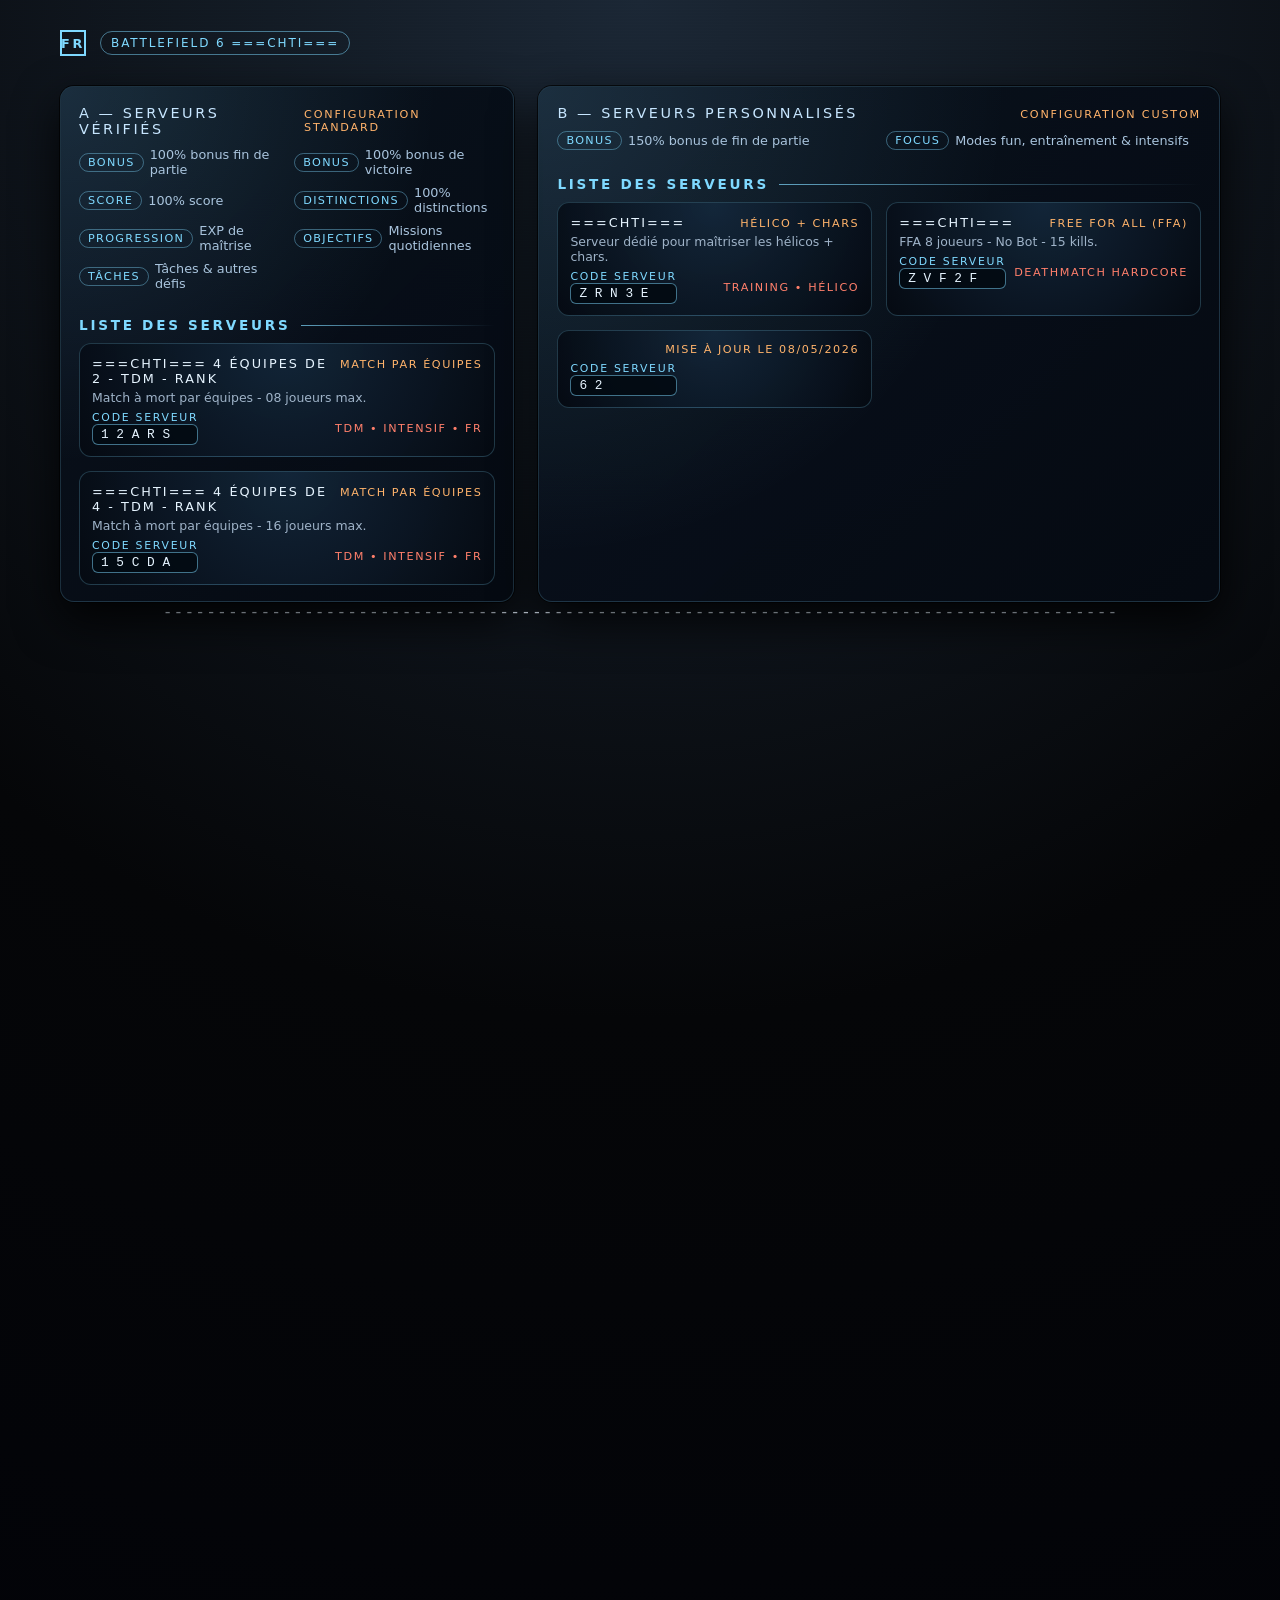
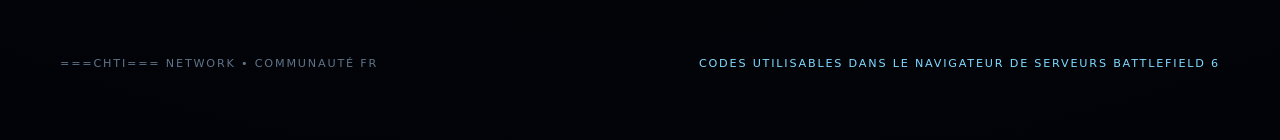
==== commit 809e50dc: "Update index.html" ====
--- a/index.html
+++ b/index.html
@@ -386,7 +386,7 @@
                         <div class="server-name">===CHTI=== 4 équipes de 2 - TDM - RANK</div>
                         <div class="server-mode">Match par équipes</div>
                     </div>
-                    <div class="server-sub">Match à mort par équipe - 08 joueurs max.</div>
+                    <div class="server-sub">Match à mort par équipes - 08 joueurs max.</div>
                     <div class="server-meta">
                         <div>
                             <div class="server-code-label">Code serveur</div>
@@ -400,9 +400,9 @@
                 <article class="server-card">
                     <div class="server-topline">
                         <div class="server-name">===CHTI===  4 équipes de 4 - TDM - RANK</div>
-                        <div class="server-mode">Domination</div>
-                    </div>
-                    <div class="server-sub">Match à mort par équipe - 16 joueurs max.</div>
+                        <div class="server-mode">Match par équipes</div>
+                    </div>
+                    <div class="server-sub">Match à mort par équipes - 16 joueurs max.</div>
                     <div class="server-meta">
                         <div>
                             <div class="server-code-label">Code serveur</div>
@@ -505,4 +505,4 @@
     </footer>
 </div>
 </body>
-</html>+</html>
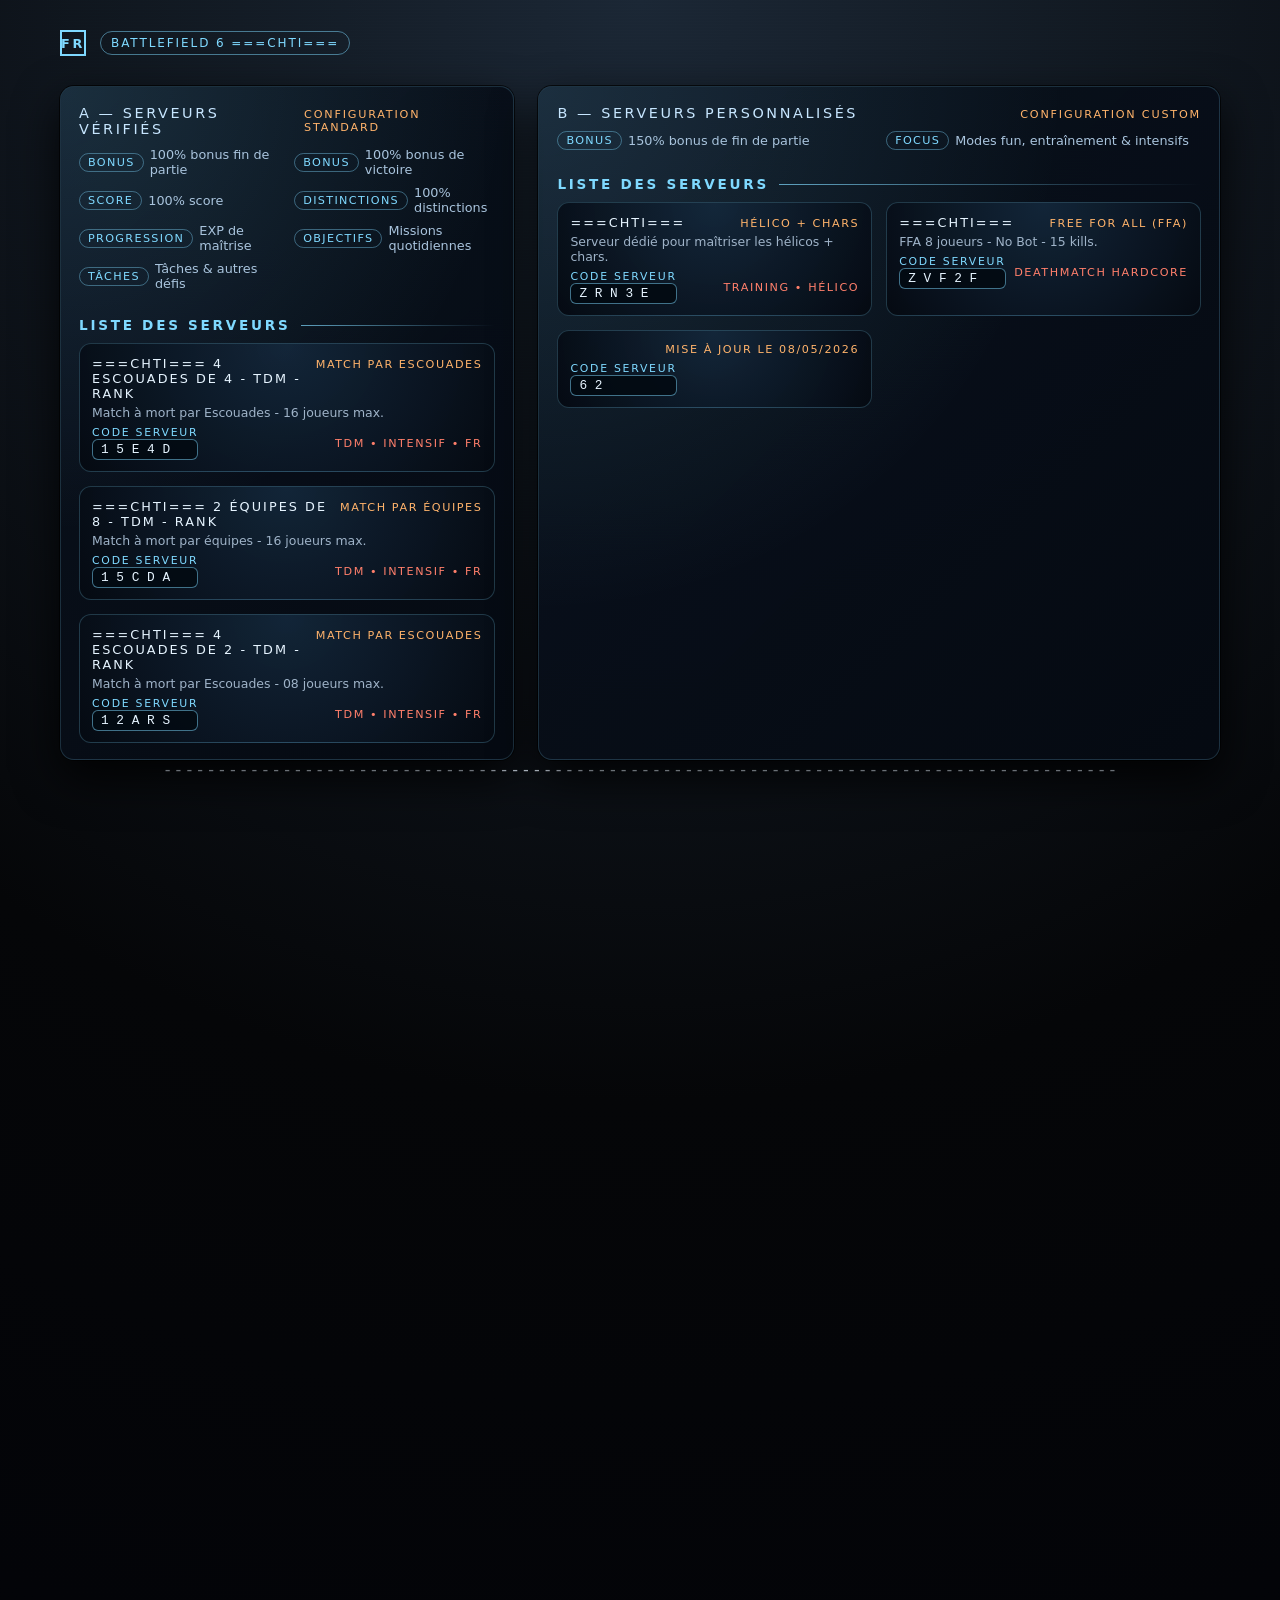
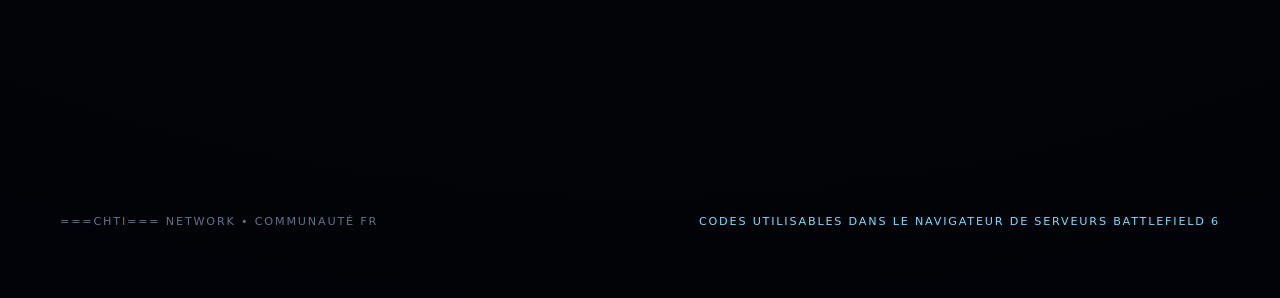
==== commit 4910d19b: "Add files via upload" ====
--- a/index.html
+++ b/index.html
@@ -378,28 +378,27 @@
             </h2>
 
             <div class="server-list">
-
-                             
-                <!-- Serveur 1 -->
+			
+				<!-- Serveur 3 -->
                 <article class="server-card">
                     <div class="server-topline">
-                        <div class="server-name">===CHTI=== 4 équipes de 2 - TDM - RANK</div>
-                        <div class="server-mode">Match par équipes</div>
-                    </div>
-                    <div class="server-sub">Match à mort par équipes - 08 joueurs max.</div>
+                        <div class="server-name">===CHTI=== 4 Escouades de 4 - TDM - RANK</div>
+                        <div class="server-mode">Match par Escouades</div>
+                    </div>
+                    <div class="server-sub">Match à mort par Escouades - 16 joueurs max.</div>
                     <div class="server-meta">
                         <div>
                             <div class="server-code-label">Code serveur</div>
-                            <div class="server-code">1 2 A R S </div>
+                            <div class="server-code">1 5 E 4 D </div>
                         </div>
                         <div class="server-tagline">TDM • Intensif • FR</div>
                     </div>
                 </article>
                 
-                <!-- Serveur 2 -->
+				<!-- Serveur 2 -->
                 <article class="server-card">
                     <div class="server-topline">
-                        <div class="server-name">===CHTI===  4 équipes de 4 - TDM - RANK</div>
+                        <div class="server-name">===CHTI===  2 équipes de 8 - TDM - RANK</div>
                         <div class="server-mode">Match par équipes</div>
                     </div>
                     <div class="server-sub">Match à mort par équipes - 16 joueurs max.</div>
@@ -411,6 +410,24 @@
                         <div class="server-tagline">TDM • Intensif • FR</div>
                     </div>
                 </article>
+				 
+                <!-- Serveur 3 -->
+                <article class="server-card">
+                    <div class="server-topline">
+                        <div class="server-name">===CHTI=== 4 Escouades de 2 - TDM - RANK</div>
+                        <div class="server-mode">Match par Escouades</div>
+                    </div>
+                    <div class="server-sub">Match à mort par Escouades - 08 joueurs max.</div>
+                    <div class="server-meta">
+                        <div>
+                            <div class="server-code-label">Code serveur</div>
+                            <div class="server-code">1 2 A R S </div>
+                        </div>
+                        <div class="server-tagline">TDM • Intensif • FR</div>
+                    </div>
+                </article>
+                
+                
                 
                  
         </section>
